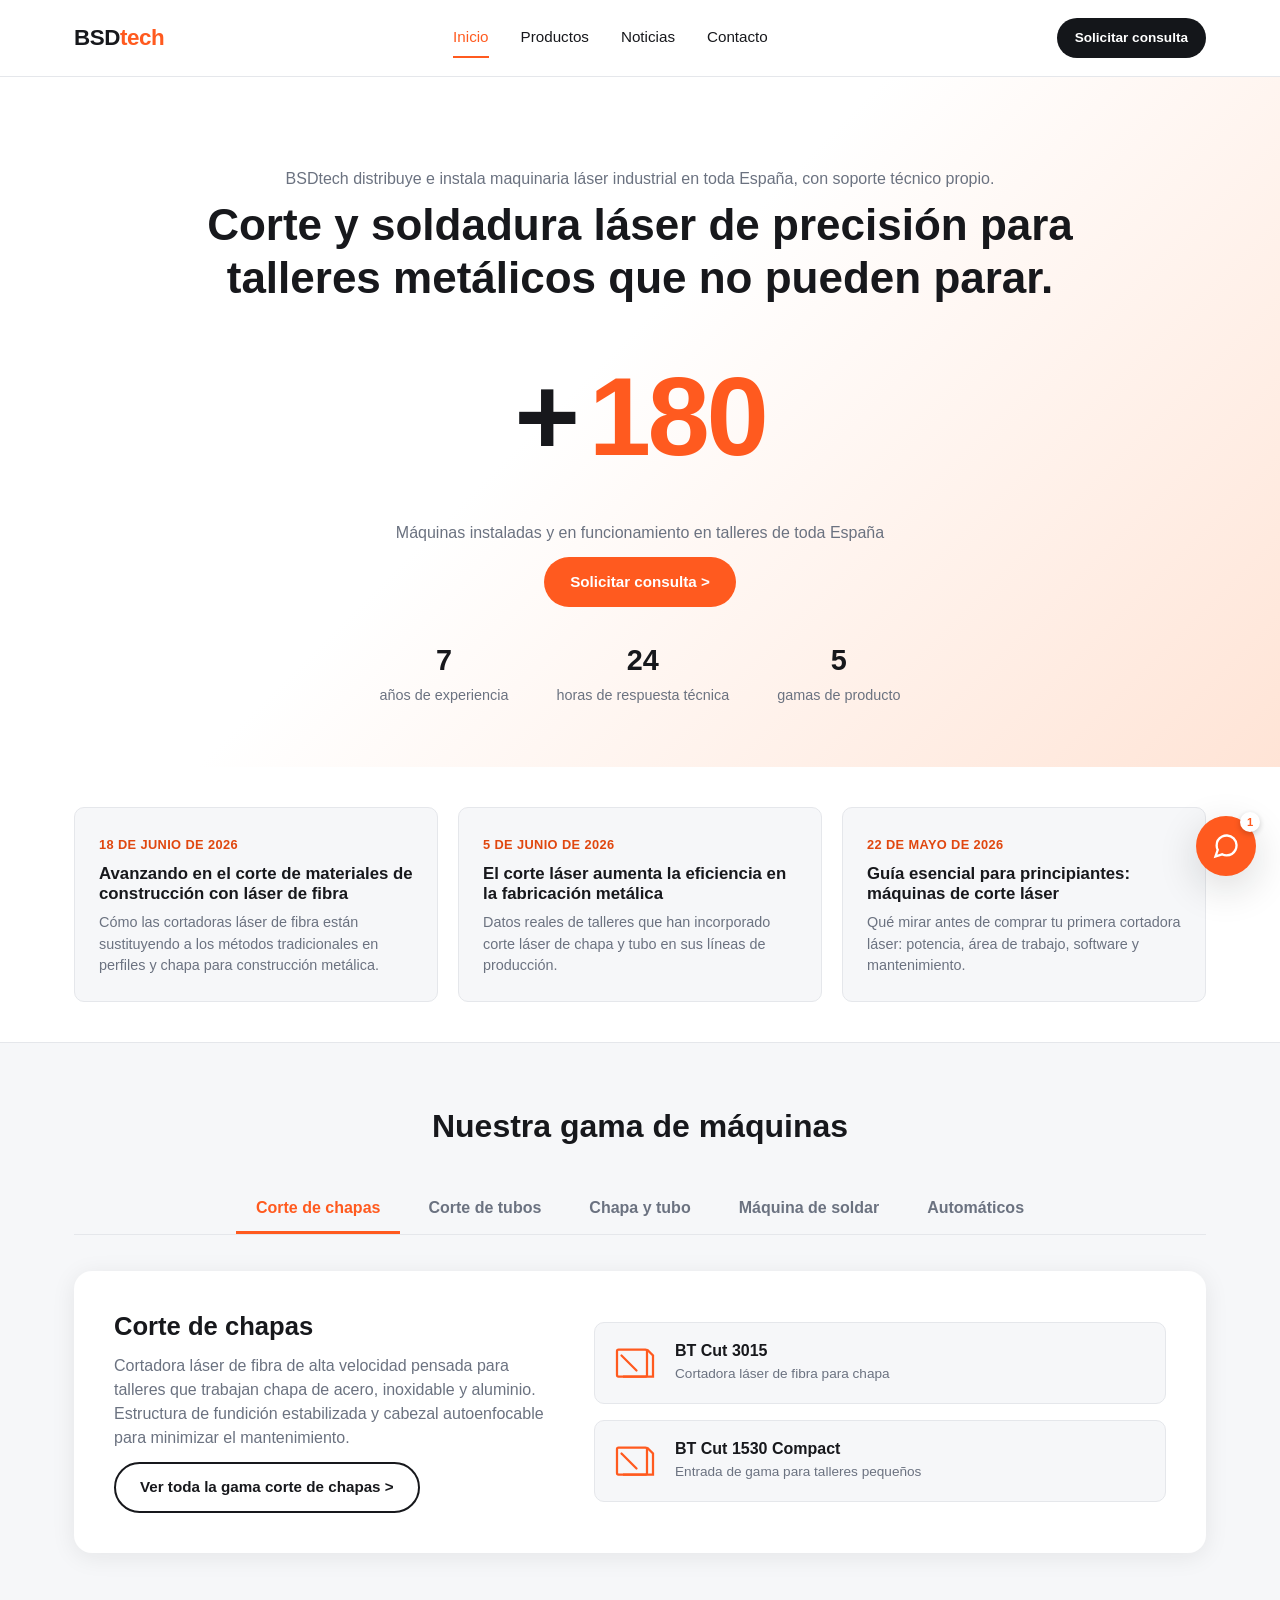
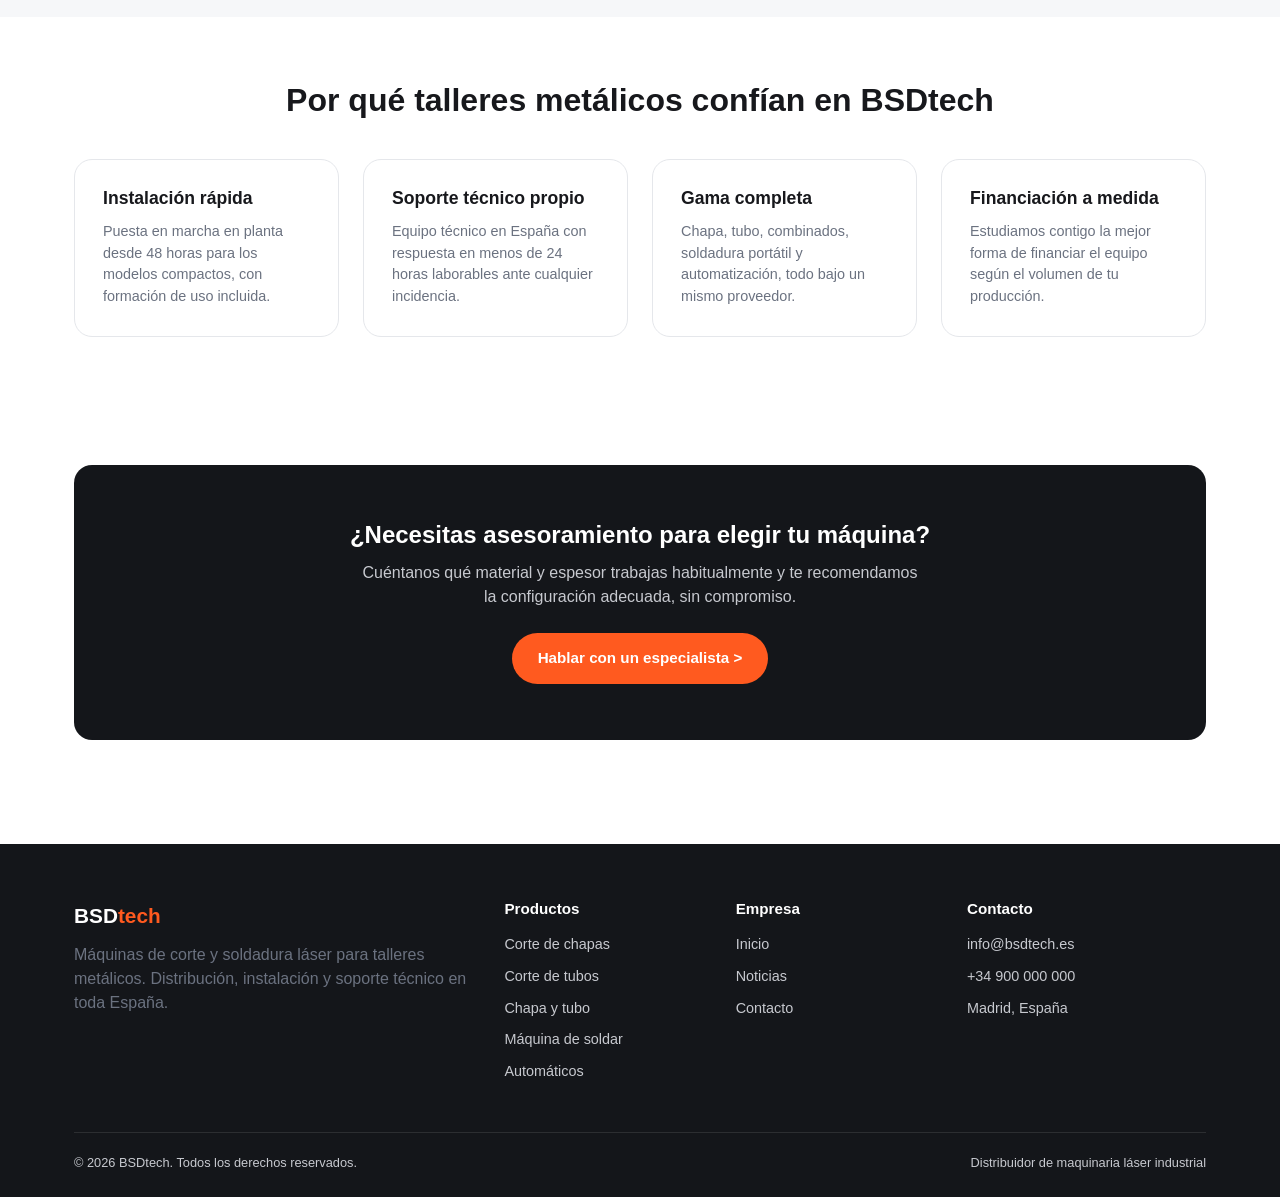
==== index.html @ 68caf0e8 "Add BSDtech website: home, catalog, product detail, news, and contact pages Static HTML/CSS/JS site " ====
<!DOCTYPE html>
<html lang="es">
<head>
  <meta charset="UTF-8" />
  <meta name="viewport" content="width=device-width, initial-scale=1.0" />
  <title>BSDtech — Máquinas de corte y soldadura láser</title>
  <meta name="description" content="BSDtech distribuye e instala máquinas de corte láser de chapa y tubo, soldadura láser y soluciones automatizadas para talleres metálicos en España." />
  <link rel="icon" href="assets/favicon.svg" type="image/svg+xml" />
  <link rel="stylesheet" href="css/style.css" />
</head>
<body>

  <header class="site-header">
    <div class="container">
      <a class="logo" href="index.html">BSD<span>tech</span></a>
      <nav class="nav-menu">
        <a href="index.html" data-page="index.html">Inicio</a>
        <a href="productos.html" data-page="productos.html">Productos</a>
        <a href="noticias.html" data-page="noticias.html">Noticias</a>
        <a href="contacto.html" data-page="contacto.html">Contacto</a>
      </nav>
      <div class="header-actions">
        <a class="btn btn-dark btn-small" href="contacto.html">Solicitar consulta</a>
        <button class="nav-toggle" aria-label="Abrir menú" aria-expanded="false">
          <span></span><span></span><span></span>
        </button>
      </div>
    </div>
  </header>

  <main>
    <section class="hero">
      <div class="container">
        <p class="hero-eyebrow">BSDtech distribuye e instala maquinaria láser industrial en toda España, con soporte técnico propio.</p>
        <h1>Corte y soldadura láser de precisión para talleres metálicos que no pueden parar.</h1>
        <div class="hero-stats" aria-hidden="true">
          <span class="stat-no">+</span><span class="stat-num" data-counter="180">0</span>
        </div>
        <p>Máquinas instaladas y en funcionamiento en talleres de toda España</p>
        <a class="btn btn-primary" href="contacto.html">Solicitar consulta &gt;</a>
        <div class="hero-substats">
          <div><strong data-counter="7">0</strong><span>años de experiencia</span></div>
          <div><strong data-counter="24">0</strong><span>horas de respuesta técnica</span></div>
          <div><strong data-counter="5">0</strong><span>gamas de producto</span></div>
        </div>
      </div>
    </section>

    <section class="news-strip">
      <div class="container">
        <div class="news-grid" id="featured-news"></div>
      </div>
    </section>

    <section class="categories">
      <div class="container">
        <h2 class="section-title">Nuestra gama de máquinas</h2>
        <div class="cat-tabs">
          <button class="cat-tab is-active" data-cat="corte-chapas">Corte de chapas</button>
          <button class="cat-tab" data-cat="corte-tubos">Corte de tubos</button>
          <button class="cat-tab" data-cat="chapa-tubo">Chapa y tubo</button>
          <button class="cat-tab" data-cat="soldadura">Máquina de soldar</button>
          <button class="cat-tab" data-cat="automaticos">Automáticos</button>
        </div>
        <div id="cat-panel"></div>
      </div>
    </section>

    <section>
      <div class="container">
        <h2 class="section-title">Por qué talleres metálicos confían en BSDtech</h2>
        <div class="feature-grid">
          <div class="feature-card">
            <h3>Instalación rápida</h3>
            <p>Puesta en marcha en planta desde 48 horas para los modelos compactos, con formación de uso incluida.</p>
          </div>
          <div class="feature-card">
            <h3>Soporte técnico propio</h3>
            <p>Equipo técnico en España con respuesta en menos de 24 horas laborables ante cualquier incidencia.</p>
          </div>
          <div class="feature-card">
            <h3>Gama completa</h3>
            <p>Chapa, tubo, combinados, soldadura portátil y automatización, todo bajo un mismo proveedor.</p>
          </div>
          <div class="feature-card">
            <h3>Financiación a medida</h3>
            <p>Estudiamos contigo la mejor forma de financiar el equipo según el volumen de tu producción.</p>
          </div>
        </div>
      </div>
    </section>

    <section>
      <div class="container">
        <div class="cta-banner">
          <h2>¿Necesitas asesoramiento para elegir tu máquina?</h2>
          <p>Cuéntanos qué material y espesor trabajas habitualmente y te recomendamos la configuración adecuada, sin compromiso.</p>
          <a class="btn btn-primary" href="contacto.html">Hablar con un especialista &gt;</a>
        </div>
      </div>
    </section>
  </main>

  <footer class="site-footer">
    <div class="container">
      <div class="footer-grid">
        <div>
          <div class="footer-logo">BSD<span>tech</span></div>
          <p>Máquinas de corte y soldadura láser para talleres metálicos. Distribución, instalación y soporte técnico en toda España.</p>
        </div>
        <div>
          <h4>Productos</h4>
          <ul>
            <li><a href="productos.html?cat=corte-chapas">Corte de chapas</a></li>
            <li><a href="productos.html?cat=corte-tubos">Corte de tubos</a></li>
            <li><a href="productos.html?cat=chapa-tubo">Chapa y tubo</a></li>
            <li><a href="productos.html?cat=soldadura">Máquina de soldar</a></li>
            <li><a href="productos.html?cat=automaticos">Automáticos</a></li>
          </ul>
        </div>
        <div>
          <h4>Empresa</h4>
          <ul>
            <li><a href="index.html">Inicio</a></li>
            <li><a href="noticias.html">Noticias</a></li>
            <li><a href="contacto.html">Contacto</a></li>
          </ul>
        </div>
        <div>
          <h4>Contacto</h4>
          <ul>
            <li>info@bsdtech.es</li>
            <li>+34 900 000 000</li>
            <li>Madrid, España</li>
          </ul>
        </div>
      </div>
      <div class="footer-bottom">
        <span>&copy; <span id="footer-year"></span> BSDtech. Todos los derechos reservados.</span>
        <span>Distribuidor de maquinaria láser industrial</span>
      </div>
    </div>
  </footer>

  <div class="chat-widget" id="chat-widget">
    <button class="chat-bubble" aria-expanded="false" aria-label="Abrir chat">
      <svg viewBox="0 0 24 24" fill="none" stroke="currentColor" stroke-width="2"><path d="M21 11.5a8.38 8.38 0 0 1-.9 3.8 8.5 8.5 0 0 1-7.6 4.7 8.38 8.38 0 0 1-3.8-.9L3 21l1.9-5.7a8.38 8.38 0 0 1-.9-3.8 8.5 8.5 0 0 1 4.7-7.6 8.38 8.38 0 0 1 3.8-.9h.5a8.48 8.48 0 0 1 8 8v.5z"/></svg>
      <span class="chat-badge">1</span>
    </button>
    <div class="chat-panel">
      <div class="chat-panel-header">
        <div>
          <strong>BSDtech</strong>
          <span>¡Estamos a su disposición para ayudarle!</span>
        </div>
        <button class="chat-close" aria-label="Cerrar chat">&times;</button>
      </div>
      <div class="chat-messages">
        <div class="chat-msg chat-msg-bot">Hola, bienvenido a BSDtech. ¿En qué podemos ayudarte hoy?</div>
      </div>
      <div class="chat-quick-replies">
        <button class="chat-quick-reply">Precio</button>
        <button class="chat-quick-reply">Corte de tubo</button>
        <button class="chat-quick-reply">Soldadura</button>
      </div>
      <form class="chat-form">
        <input class="chat-input" type="text" placeholder="Escribe tu mensaje..." aria-label="Mensaje" />
        <button type="submit">Enviar</button>
      </form>
    </div>
  </div>

  <script src="js/products.js"></script>
  <script src="js/news.js"></script>
  <script src="js/main.js"></script>
  <script src="js/home.js"></script>
</body>
</html>
---- css/style.css ----
/* =========================================================
   BSDtech — hoja de estilos principal
   ========================================================= */

:root {
  --color-bg: #ffffff;
  --color-surface: #f6f7f9;
  --color-text: #17181c;
  --color-muted: #6b7280;
  --color-border: #e5e7eb;
  --color-primary: #ff5a1f;
  --color-primary-dark: #e0470f;
  --color-dark: #14161a;
  --color-dark-soft: #24262c;
  --radius: 10px;
  --radius-lg: 18px;
  --shadow: 0 4px 24px rgba(20, 22, 26, 0.08);
  --shadow-lg: 0 12px 40px rgba(20, 22, 26, 0.16);
  --max-width: 1180px;
  --font: "Helvetica Neue", Arial, "Segoe UI", sans-serif;
}

* {
  box-sizing: border-box;
}

html {
  scroll-behavior: smooth;
}

body {
  margin: 0;
  font-family: var(--font);
  color: var(--color-text);
  background: var(--color-bg);
  line-height: 1.5;
}

img,
svg {
  max-width: 100%;
  display: block;
}

a {
  color: inherit;
  text-decoration: none;
}

ul {
  list-style: none;
  margin: 0;
  padding: 0;
}

.container {
  max-width: var(--max-width);
  margin: 0 auto;
  padding: 0 24px;
}

section {
  padding: 64px 0;
}

h1, h2, h3, h4 {
  margin: 0 0 12px;
  line-height: 1.2;
}

p {
  margin: 0 0 12px;
  color: var(--color-muted);
}

.section-title {
  font-size: 2rem;
  text-align: center;
  margin-bottom: 40px;
}

.tag {
  display: inline-block;
  background: rgba(255, 90, 31, 0.1);
  color: var(--color-primary-dark);
  font-size: 0.8rem;
  font-weight: 600;
  padding: 4px 12px;
  border-radius: 999px;
  margin-bottom: 12px;
}

/* ---------- Buttons ---------- */

.btn {
  display: inline-flex;
  align-items: center;
  gap: 6px;
  padding: 12px 24px;
  border-radius: 999px;
  font-weight: 600;
  font-size: 0.95rem;
  border: 2px solid transparent;
  cursor: pointer;
  transition: transform 0.15s ease, box-shadow 0.15s ease, background 0.15s ease;
}

.btn:hover {
  transform: translateY(-1px);
}

.btn-primary {
  background: var(--color-primary);
  color: #fff;
}

.btn-primary:hover {
  background: var(--color-primary-dark);
  box-shadow: var(--shadow);
}

.btn-dark {
  background: var(--color-dark);
  color: #fff;
}

.btn-dark:hover {
  background: #000;
}

.btn-outline {
  background: transparent;
  border-color: var(--color-text);
  color: var(--color-text);
}

.btn-outline:hover {
  background: var(--color-text);
  color: #fff;
}

.btn-small {
  padding: 8px 16px;
  font-size: 0.85rem;
}

/* ---------- Header ---------- */

.site-header {
  position: sticky;
  top: 0;
  z-index: 100;
  background: rgba(255, 255, 255, 0.92);
  backdrop-filter: blur(8px);
  border-bottom: 1px solid var(--color-border);
}

.site-header .container {
  display: flex;
  align-items: center;
  justify-content: space-between;
  height: 76px;
}

.logo {
  font-size: 1.4rem;
  font-weight: 800;
  letter-spacing: -0.02em;
}

.logo span {
  color: var(--color-primary);
}

.nav-menu {
  display: flex;
  gap: 32px;
  align-items: center;
}

.nav-menu a {
  font-weight: 500;
  font-size: 0.95rem;
  padding: 8px 0;
  border-bottom: 2px solid transparent;
  transition: border-color 0.15s ease, color 0.15s ease;
}

.nav-menu a:hover,
.nav-menu a.is-active {
  color: var(--color-primary);
  border-color: var(--color-primary);
}

.header-actions {
  display: flex;
  align-items: center;
  gap: 16px;
}

.nav-toggle {
  display: none;
  flex-direction: column;
  gap: 5px;
  background: none;
  border: none;
  cursor: pointer;
  padding: 8px;
}

.nav-toggle span {
  width: 24px;
  height: 2px;
  background: var(--color-text);
  transition: transform 0.2s ease, opacity 0.2s ease;
}

.nav-toggle.is-active span:nth-child(1) {
  transform: translateY(7px) rotate(45deg);
}
.nav-toggle.is-active span:nth-child(2) {
  opacity: 0;
}
.nav-toggle.is-active span:nth-child(3) {
  transform: translateY(-7px) rotate(-45deg);
}

/* ---------- Hero ---------- */

.hero {
  position: relative;
  overflow: hidden;
  background: linear-gradient(135deg, #fff 45%, #ffe4d6 100%);
  padding: 90px 0 60px;
  text-align: center;
}

.hero-eyebrow {
  color: var(--color-muted);
  font-size: 1rem;
  max-width: 720px;
  margin: 0 auto 8px;
}

.hero h1 {
  font-size: clamp(1.8rem, 4vw, 2.75rem);
  max-width: 900px;
  margin: 0 auto 28px;
}

.hero-stats {
  display: flex;
  justify-content: center;
  align-items: baseline;
  gap: 12px;
  font-size: clamp(4rem, 12vw, 7rem);
  font-weight: 800;
  letter-spacing: -0.03em;
  margin: 20px 0;
}

.hero-stats .stat-no {
  color: var(--color-text);
}

.hero-stats .stat-num {
  color: var(--color-primary);
}

.hero-substats {
  display: flex;
  justify-content: center;
  gap: 48px;
  flex-wrap: wrap;
  margin-top: 32px;
}

.hero-substats div {
  text-align: center;
}

.hero-substats strong {
  display: block;
  font-size: 1.8rem;
  color: var(--color-text);
}

.hero-substats span {
  color: var(--color-muted);
  font-size: 0.9rem;
}

/* ---------- News strip (home) ---------- */

.news-strip {
  padding: 40px 0;
  border-bottom: 1px solid var(--color-border);
}

.news-grid,
.news-strip-grid {
  display: grid;
  grid-template-columns: repeat(auto-fit, minmax(280px, 1fr));
  gap: 20px;
}

.news-card {
  display: block;
  background: var(--color-surface);
  border-radius: var(--radius);
  padding: 24px;
  border: 1px solid var(--color-border);
  transition: box-shadow 0.15s ease, transform 0.15s ease;
}

.news-card:hover {
  box-shadow: var(--shadow);
  transform: translateY(-2px);
}

.news-card h3 {
  font-size: 1.05rem;
  margin: 8px 0;
}

.news-date {
  font-size: 0.8rem;
  color: var(--color-primary-dark);
  font-weight: 600;
  text-transform: uppercase;
  letter-spacing: 0.03em;
}

.news-card p {
  font-size: 0.9rem;
  margin: 0;
}

/* ---------- Category tabs (home) ---------- */

.categories {
  background: var(--color-surface);
}

.cat-tabs {
  display: flex;
  justify-content: center;
  gap: 8px;
  flex-wrap: wrap;
  border-bottom: 1px solid var(--color-border);
  margin-bottom: 36px;
}

.cat-tab {
  background: none;
  border: none;
  padding: 14px 20px;
  font-size: 1rem;
  font-weight: 600;
  color: var(--color-muted);
  cursor: pointer;
  border-bottom: 3px solid transparent;
  transition: color 0.15s ease, border-color 0.15s ease;
}

.cat-tab:hover {
  color: var(--color-text);
}

.cat-tab.is-active {
  color: var(--color-primary);
  border-color: var(--color-primary);
}

.cat-panel-inner {
  display: grid;
  grid-template-columns: 1fr 1.3fr;
  gap: 40px;
  align-items: center;
  background: #fff;
  border-radius: var(--radius-lg);
  padding: 40px;
  box-shadow: var(--shadow);
}

.cat-panel-info h3 {
  font-size: 1.6rem;
}

.cat-panel-products {
  display: grid;
  gap: 16px;
}

.product-mini-card {
  display: flex;
  align-items: center;
  gap: 16px;
  background: var(--color-surface);
  border-radius: var(--radius);
  padding: 16px;
  border: 1px solid var(--color-border);
  transition: box-shadow 0.15s ease, transform 0.15s ease;
}

.product-mini-card:hover {
  box-shadow: var(--shadow);
  transform: translateY(-2px);
}

.product-mini-icon {
  color: var(--color-primary);
  width: 48px;
  height: 48px;
  flex: none;
}

.product-mini-card h4 {
  margin: 0 0 4px;
  font-size: 1rem;
}

.product-mini-card p {
  margin: 0;
  font-size: 0.85rem;
}

/* ---------- Feature grid (about/why-us) ---------- */

.feature-grid {
  display: grid;
  grid-template-columns: repeat(auto-fit, minmax(240px, 1fr));
  gap: 24px;
}

.feature-card {
  padding: 28px;
  border: 1px solid var(--color-border);
  border-radius: var(--radius-lg);
  background: #fff;
}

.feature-card h3 {
  font-size: 1.1rem;
}

.feature-card p {
  font-size: 0.9rem;
  margin: 0;
}

/* ---------- CTA banner ---------- */

.cta-banner {
  background: var(--color-dark);
  color: #fff;
  text-align: center;
  border-radius: var(--radius-lg);
  padding: 56px 32px;
}

.cta-banner h2 {
  color: #fff;
}

.cta-banner p {
  color: #c7c9cf;
  max-width: 560px;
  margin: 0 auto 24px;
}

/* ---------- Footer ---------- */

.site-footer {
  background: var(--color-dark);
  color: #c7c9cf;
  padding: 56px 0 24px;
  margin-top: 40px;
}

.footer-grid {
  display: grid;
  grid-template-columns: 2fr 1fr 1fr 1.2fr;
  gap: 32px;
  margin-bottom: 40px;
}

.footer-grid h4 {
  color: #fff;
  font-size: 0.95rem;
  margin-bottom: 16px;
}

.footer-grid ul li {
  margin-bottom: 10px;
  font-size: 0.9rem;
}

.footer-grid a:hover {
  color: var(--color-primary);
}

.footer-logo {
  font-size: 1.3rem;
  font-weight: 800;
  color: #fff;
  margin-bottom: 12px;
}

.footer-logo span {
  color: var(--color-primary);
}

.footer-bottom {
  border-top: 1px solid rgba(255, 255, 255, 0.1);
  padding-top: 20px;
  display: flex;
  justify-content: space-between;
  flex-wrap: wrap;
  gap: 8px;
  font-size: 0.8rem;
}

/* ---------- Catalog page ---------- */

.page-header {
  padding: 48px 0 24px;
  text-align: center;
  background: var(--color-surface);
}

.filter-chips {
  display: flex;
  gap: 10px;
  flex-wrap: wrap;
  justify-content: center;
  margin: 24px 0 8px;
}

.filter-chip {
  border: 1px solid var(--color-border);
  background: #fff;
  padding: 10px 18px;
  border-radius: 999px;
  font-size: 0.9rem;
  font-weight: 600;
  cursor: pointer;
  color: var(--color-muted);
  transition: all 0.15s ease;
}

.filter-chip:hover {
  border-color: var(--color-primary);
  color: var(--color-primary);
}

.filter-chip.is-active {
  background: var(--color-primary);
  border-color: var(--color-primary);
  color: #fff;
}

.product-grid {
  display: grid;
  grid-template-columns: repeat(auto-fit, minmax(260px, 1fr));
  gap: 24px;
}

.product-card {
  border: 1px solid var(--color-border);
  border-radius: var(--radius-lg);
  padding: 28px;
  display: flex;
  flex-direction: column;
  gap: 8px;
  transition: box-shadow 0.15s ease, transform 0.15s ease;
}

.product-card:hover {
  box-shadow: var(--shadow-lg);
  transform: translateY(-3px);
}

.product-card-icon {
  color: var(--color-primary);
  width: 56px;
  height: 56px;
  margin-bottom: 8px;
}

.product-card-tagline {
  font-size: 0.9rem;
  margin-bottom: 8px;
}

.product-card-specs {
  font-size: 0.85rem;
  margin-bottom: 16px;
}

.product-card-specs li {
  margin-bottom: 4px;
}

.product-card .btn {
  align-self: flex-start;
  margin-top: auto;
}

/* ---------- Product detail page ---------- */

.breadcrumb {
  font-size: 0.85rem;
  color: var(--color-muted);
  margin-bottom: 24px;
}

.breadcrumb a:hover {
  color: var(--color-primary);
}

.product-detail-layout {
  display: grid;
  grid-template-columns: 1fr 1.2fr;
  gap: 48px;
  align-items: start;
}

.product-detail-visual {
  background: var(--color-surface);
  border-radius: var(--radius-lg);
  padding: 60px;
  display: flex;
  align-items: center;
  justify-content: center;
}

.product-detail-icon {
  width: 100%;
  max-width: 220px;
  color: var(--color-primary);
}

.product-detail-tagline {
  font-size: 1.1rem;
  color: var(--color-text);
  font-weight: 500;
}

.spec-list {
  margin: 20px 0;
  border-top: 1px solid var(--color-border);
}

.spec-list li {
  display: flex;
  justify-content: space-between;
  padding: 12px 0;
  border-bottom: 1px solid var(--color-border);
  font-size: 0.95rem;
}

.product-detail-actions {
  display: flex;
  gap: 12px;
  flex-wrap: wrap;
  margin-top: 24px;
}

.product-features {
  margin-top: 56px;
  padding-top: 40px;
  border-top: 1px solid var(--color-border);
}

.product-features ul {
  display: grid;
  grid-template-columns: repeat(auto-fit, minmax(240px, 1fr));
  gap: 12px;
}

.product-features li {
  background: var(--color-surface);
  border-radius: var(--radius);
  padding: 16px 20px;
  font-size: 0.95rem;
  color: var(--color-text);
}

.product-features li::before {
  content: "\2713  ";
  color: var(--color-primary);
  font-weight: 700;
}

.empty-state {
  text-align: center;
  padding: 80px 0;
}

/* ---------- News detail ---------- */

.news-article h1 {
  font-size: 2rem;
  margin-top: 8px;
}

.news-body p {
  color: var(--color-text);
  font-size: 1.05rem;
  line-height: 1.7;
}

/* ---------- Contact page ---------- */

.contact-layout {
  display: grid;
  grid-template-columns: 1fr 1fr;
  gap: 48px;
}

.contact-form {
  display: grid;
  gap: 16px;
}

.form-field {
  display: grid;
  gap: 6px;
}

.form-field label {
  font-size: 0.9rem;
  font-weight: 600;
}

.form-field input,
.form-field select,
.form-field textarea {
  border: 1px solid var(--color-border);
  border-radius: var(--radius);
  padding: 12px 14px;
  font-family: inherit;
  font-size: 0.95rem;
}

.form-field input:focus,
.form-field select:focus,
.form-field textarea:focus {
  outline: 2px solid var(--color-primary);
  outline-offset: 1px;
}

.contact-info ul {
  display: grid;
  gap: 20px;
  margin-top: 24px;
}

.contact-info li strong {
  display: block;
  color: var(--color-text);
  margin-bottom: 2px;
}

.contact-confirmation {
  background: var(--color-surface);
  border: 1px solid var(--color-border);
  border-radius: var(--radius);
  padding: 24px;
  font-weight: 600;
}

/* ---------- Chat widget ---------- */

.chat-widget {
  position: fixed;
  bottom: 24px;
  right: 24px;
  z-index: 200;
  font-family: var(--font);
}

.chat-bubble {
  position: relative;
  width: 60px;
  height: 60px;
  border-radius: 50%;
  background: var(--color-primary);
  color: #fff;
  border: none;
  cursor: pointer;
  box-shadow: var(--shadow-lg);
  display: flex;
  align-items: center;
  justify-content: center;
}

.chat-bubble svg {
  width: 28px;
  height: 28px;
}

.chat-badge {
  position: absolute;
  top: -4px;
  right: -4px;
  background: #fff;
  color: var(--color-primary);
  border-radius: 50%;
  width: 20px;
  height: 20px;
  font-size: 0.7rem;
  font-weight: 700;
  display: flex;
  align-items: center;
  justify-content: center;
  box-shadow: 0 2px 6px rgba(0, 0, 0, 0.2);
}

.chat-panel {
  position: absolute;
  bottom: 76px;
  right: 0;
  width: 320px;
  max-height: 460px;
  background: #fff;
  border-radius: var(--radius-lg);
  box-shadow: var(--shadow-lg);
  display: flex;
  flex-direction: column;
  overflow: hidden;
  opacity: 0;
  transform: translateY(12px) scale(0.98);
  pointer-events: none;
  transition: opacity 0.15s ease, transform 0.15s ease;
}

.chat-panel.is-open {
  opacity: 1;
  transform: translateY(0) scale(1);
  pointer-events: auto;
}

.chat-panel-header {
  background: var(--color-primary);
  color: #fff;
  padding: 18px 20px;
  display: flex;
  justify-content: space-between;
  align-items: center;
}

.chat-panel-header strong {
  display: block;
  font-size: 1rem;
}

.chat-panel-header span {
  font-size: 0.8rem;
  opacity: 0.9;
}

.chat-close {
  background: none;
  border: none;
  color: #fff;
  font-size: 1.3rem;
  cursor: pointer;
  line-height: 1;
}

.chat-messages {
  flex: 1;
  padding: 16px;
  overflow-y: auto;
  display: flex;
  flex-direction: column;
  gap: 10px;
  background: var(--color-surface);
  min-height: 160px;
  max-height: 240px;
}

.chat-msg {
  max-width: 85%;
  padding: 10px 14px;
  border-radius: 14px;
  font-size: 0.88rem;
}

.chat-msg-bot {
  background: #fff;
  border: 1px solid var(--color-border);
  align-self: flex-start;
  border-bottom-left-radius: 2px;
}

.chat-msg-user {
  background: var(--color-primary);
  color: #fff;
  align-self: flex-end;
  border-bottom-right-radius: 2px;
}

.chat-quick-replies {
  display: flex;
  gap: 8px;
  flex-wrap: wrap;
  padding: 10px 16px;
  border-top: 1px solid var(--color-border);
}

.chat-quick-reply {
  border: 1px solid var(--color-border);
  background: #fff;
  border-radius: 999px;
  padding: 6px 12px;
  font-size: 0.78rem;
  cursor: pointer;
}

.chat-quick-reply:hover {
  border-color: var(--color-primary);
  color: var(--color-primary);
}

.chat-form {
  display: flex;
  border-top: 1px solid var(--color-border);
}

.chat-input {
  flex: 1;
  border: none;
  padding: 14px 16px;
  font-size: 0.9rem;
  font-family: inherit;
}

.chat-input:focus {
  outline: none;
}

.chat-form button {
  border: none;
  background: var(--color-primary);
  color: #fff;
  padding: 0 20px;
  cursor: pointer;
  font-weight: 700;
}

/* ---------- Responsive ---------- */

@media (max-width: 900px) {
  .cat-panel-inner {
    grid-template-columns: 1fr;
  }

  .product-detail-layout,
  .contact-layout {
    grid-template-columns: 1fr;
  }

  .footer-grid {
    grid-template-columns: repeat(2, 1fr);
  }
}

@media (max-width: 720px) {
  .nav-toggle {
    display: flex;
  }

  .nav-menu {
    position: absolute;
    top: 76px;
    left: 0;
    right: 0;
    background: #fff;
    border-bottom: 1px solid var(--color-border);
    flex-direction: column;
    align-items: flex-start;
    gap: 0;
    padding: 8px 24px 16px;
    display: none;
  }

  .nav-menu.is-open {
    display: flex;
  }

  .nav-menu a {
    width: 100%;
    padding: 12px 0;
  }

  .hero {
    padding: 56px 0 40px;
  }

  .chat-panel {
    width: calc(100vw - 32px);
    right: -8px;
  }

  .footer-grid {
    grid-template-columns: 1fr;
  }
}
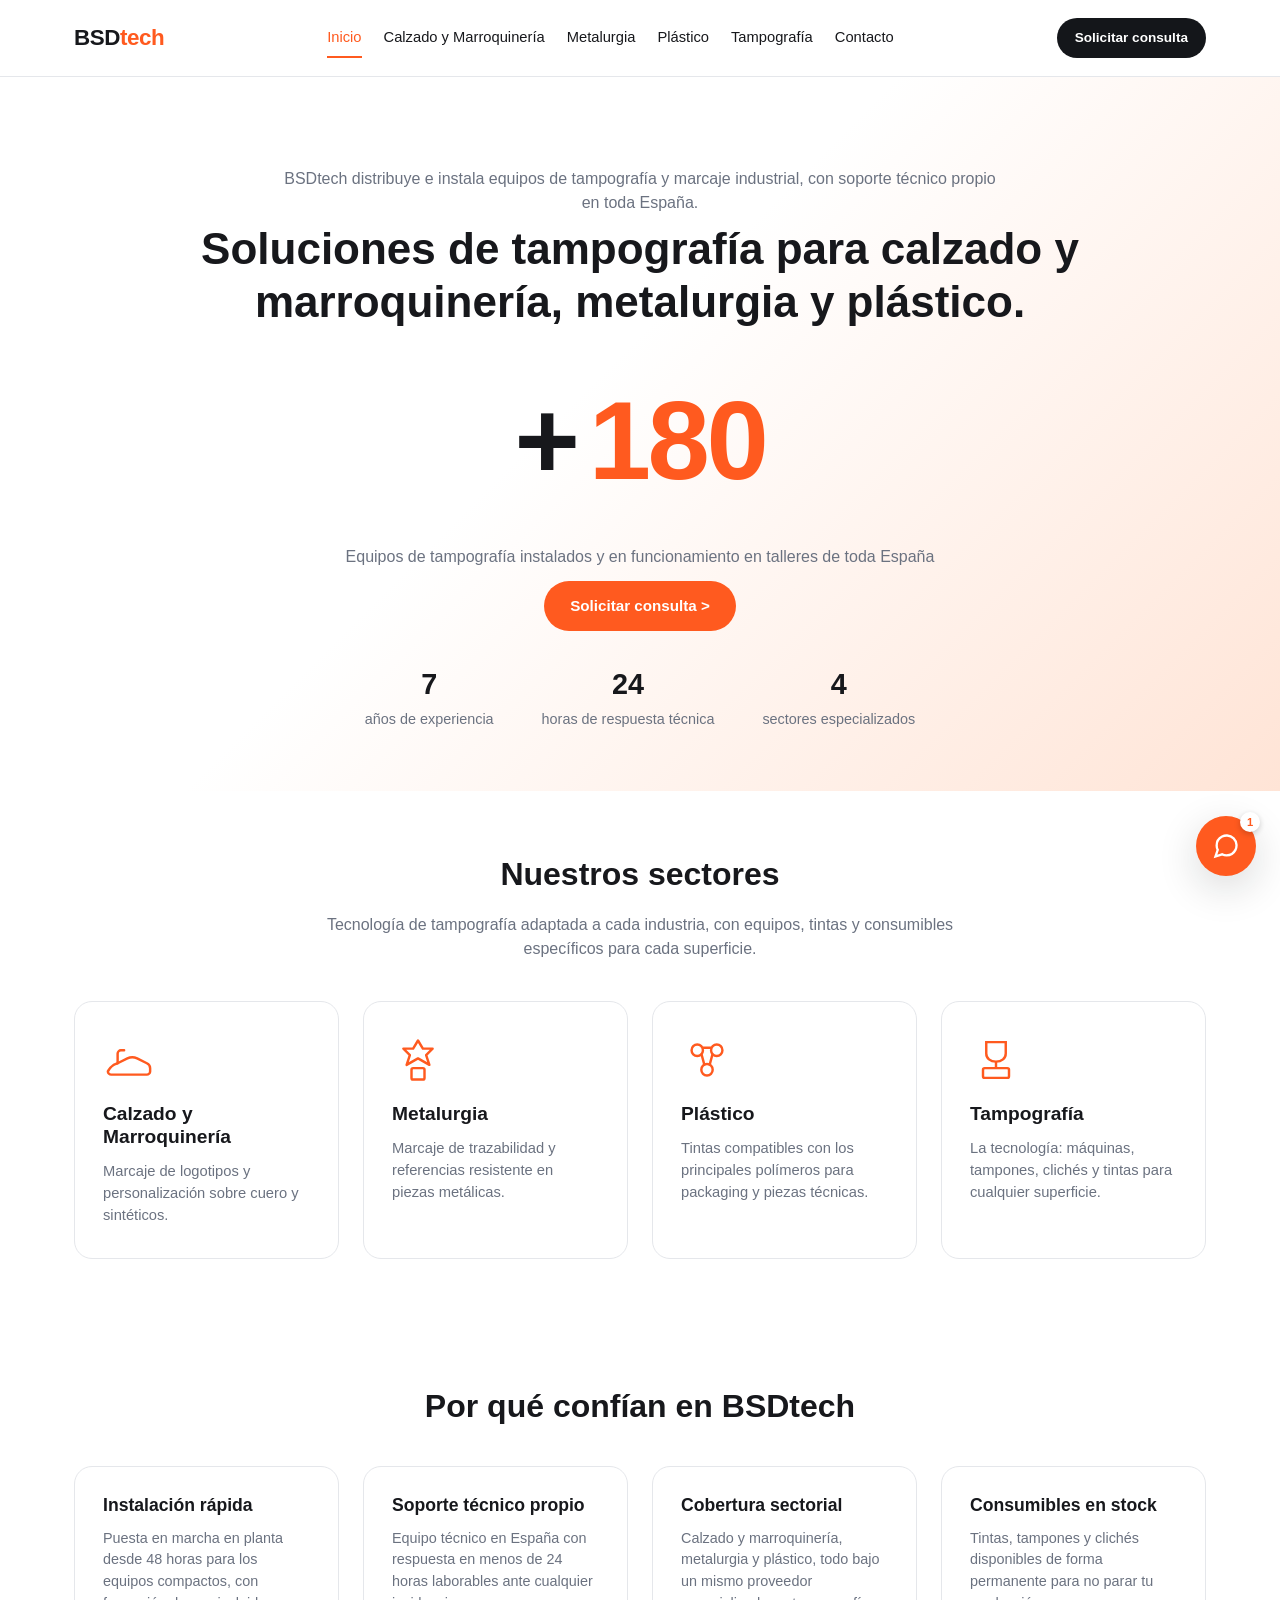
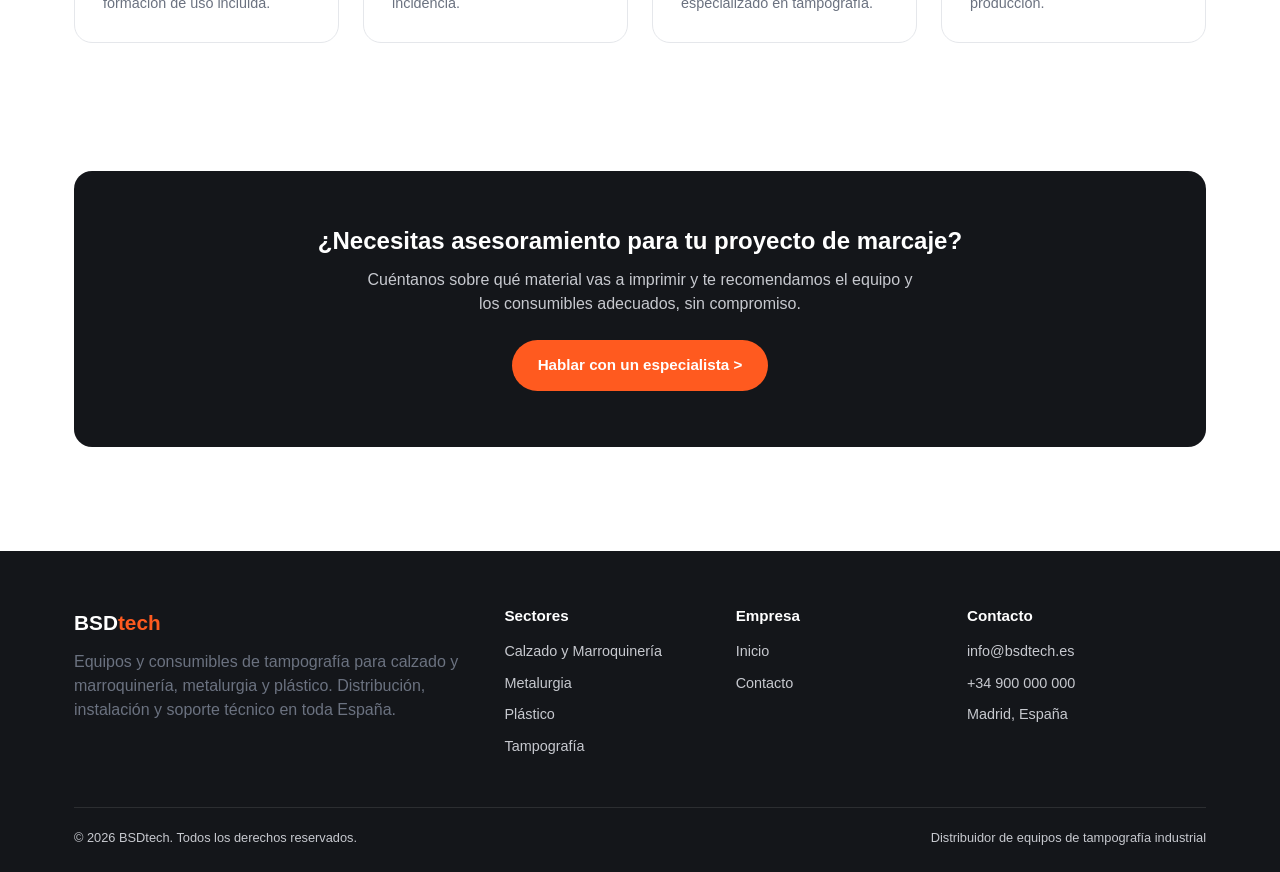
==== commit 98917271: "Restructure site around 4 industrial sectors: calzado-marroquineria, metalurgia, plastico, tampograf" ====
--- a/index.html
+++ b/index.html
@@ -3,8 +3,8 @@
 <head>
   <meta charset="UTF-8" />
   <meta name="viewport" content="width=device-width, initial-scale=1.0" />
-  <title>BSDtech — Máquinas de corte y soldadura láser</title>
-  <meta name="description" content="BSDtech distribuye e instala máquinas de corte láser de chapa y tubo, soldadura láser y soluciones automatizadas para talleres metálicos en España." />
+  <title>BSDtech — Tampografía y marcaje industrial</title>
+  <meta name="description" content="BSDtech distribuye e instala equipos de tampografía y marcaje industrial para calzado y marroquinería, metalurgia y plástico, con soporte técnico propio en España." />
   <link rel="icon" href="assets/favicon.svg" type="image/svg+xml" />
   <link rel="stylesheet" href="css/style.css" />
 </head>
@@ -15,8 +15,10 @@
       <a class="logo" href="index.html">BSD<span>tech</span></a>
       <nav class="nav-menu">
         <a href="index.html" data-page="index.html">Inicio</a>
-        <a href="productos.html" data-page="productos.html">Productos</a>
-        <a href="noticias.html" data-page="noticias.html">Noticias</a>
+        <a href="calzado-marroquineria.html" data-page="calzado-marroquineria.html">Calzado y Marroquinería</a>
+        <a href="metalurgia.html" data-page="metalurgia.html">Metalurgia</a>
+        <a href="plastico.html" data-page="plastico.html">Plástico</a>
+        <a href="tampografia.html" data-page="tampografia.html">Tampografía</a>
         <a href="contacto.html" data-page="contacto.html">Contacto</a>
       </nav>
       <div class="header-actions">
@@ -31,60 +33,84 @@
   <main>
     <section class="hero">
       <div class="container">
-        <p class="hero-eyebrow">BSDtech distribuye e instala maquinaria láser industrial en toda España, con soporte técnico propio.</p>
-        <h1>Corte y soldadura láser de precisión para talleres metálicos que no pueden parar.</h1>
+        <p class="hero-eyebrow">BSDtech distribuye e instala equipos de tampografía y marcaje industrial, con soporte técnico propio en toda España.</p>
+        <h1>Soluciones de tampografía para calzado y marroquinería, metalurgia y plástico.</h1>
         <div class="hero-stats" aria-hidden="true">
           <span class="stat-no">+</span><span class="stat-num" data-counter="180">0</span>
         </div>
-        <p>Máquinas instaladas y en funcionamiento en talleres de toda España</p>
+        <p>Equipos de tampografía instalados y en funcionamiento en talleres de toda España</p>
         <a class="btn btn-primary" href="contacto.html">Solicitar consulta &gt;</a>
         <div class="hero-substats">
           <div><strong data-counter="7">0</strong><span>años de experiencia</span></div>
           <div><strong data-counter="24">0</strong><span>horas de respuesta técnica</span></div>
-          <div><strong data-counter="5">0</strong><span>gamas de producto</span></div>
+          <div><strong data-counter="4">0</strong><span>sectores especializados</span></div>
         </div>
-      </div>
-    </section>
-
-    <section class="news-strip">
-      <div class="container">
-        <div class="news-grid" id="featured-news"></div>
-      </div>
-    </section>
-
-    <section class="categories">
-      <div class="container">
-        <h2 class="section-title">Nuestra gama de máquinas</h2>
-        <div class="cat-tabs">
-          <button class="cat-tab is-active" data-cat="corte-chapas">Corte de chapas</button>
-          <button class="cat-tab" data-cat="corte-tubos">Corte de tubos</button>
-          <button class="cat-tab" data-cat="chapa-tubo">Chapa y tubo</button>
-          <button class="cat-tab" data-cat="soldadura">Máquina de soldar</button>
-          <button class="cat-tab" data-cat="automaticos">Automáticos</button>
-        </div>
-        <div id="cat-panel"></div>
       </div>
     </section>
 
     <section>
       <div class="container">
-        <h2 class="section-title">Por qué talleres metálicos confían en BSDtech</h2>
+        <h2 class="section-title">Nuestros sectores</h2>
+        <p class="section-lead">Tecnología de tampografía adaptada a cada industria, con equipos, tintas y consumibles específicos para cada superficie.</p>
+        <div class="sector-grid">
+          <a class="sector-card" href="calzado-marroquineria.html">
+            <svg class="sector-card-icon" viewBox="0 0 64 64" fill="none" xmlns="http://www.w3.org/2000/svg">
+              <path d="M6 46 C6 46 10 38 18 36 L30 30 C34 28 38 28 42 30 L54 36 C56 37 58 39 58 42 V46 C58 48 56 50 54 50 H10 C8 50 6 48 6 46 Z" stroke="currentColor" stroke-width="3" stroke-linejoin="round"/>
+              <path d="M18 36 V24 C18 22 20 20 22 20 H26" stroke="currentColor" stroke-width="3" stroke-linecap="round"/>
+            </svg>
+            <h3>Calzado y Marroquinería</h3>
+            <p>Marcaje de logotipos y personalización sobre cuero y sintéticos.</p>
+          </a>
+          <a class="sector-card" href="metalurgia.html">
+            <svg class="sector-card-icon" viewBox="0 0 64 64" fill="none" xmlns="http://www.w3.org/2000/svg">
+              <path d="M32 8 L38 18 H50 L42 26 L46 38 L32 30 L18 38 L22 26 L14 18 H26 Z" stroke="currentColor" stroke-width="3" stroke-linejoin="round"/>
+              <rect x="24" y="42" width="16" height="14" rx="2" stroke="currentColor" stroke-width="3"/>
+            </svg>
+            <h3>Metalurgia</h3>
+            <p>Marcaje de trazabilidad y referencias resistente en piezas metálicas.</p>
+          </a>
+          <a class="sector-card" href="plastico.html">
+            <svg class="sector-card-icon" viewBox="0 0 64 64" fill="none" xmlns="http://www.w3.org/2000/svg">
+              <circle cx="20" cy="20" r="7" stroke="currentColor" stroke-width="3"/>
+              <circle cx="44" cy="20" r="7" stroke="currentColor" stroke-width="3"/>
+              <circle cx="32" cy="44" r="7" stroke="currentColor" stroke-width="3"/>
+              <path d="M25 24 L29 39 M39 24 L35 39 M27 17 L37 17" stroke="currentColor" stroke-width="3"/>
+            </svg>
+            <h3>Plástico</h3>
+            <p>Tintas compatibles con los principales polímeros para packaging y piezas técnicas.</p>
+          </a>
+          <a class="sector-card" href="tampografia.html">
+            <svg class="sector-card-icon" viewBox="0 0 64 64" fill="none" xmlns="http://www.w3.org/2000/svg">
+              <path d="M20 10 H44 V24 C44 30 39 34 32 34 C25 34 20 30 20 24 Z" stroke="currentColor" stroke-width="3"/>
+              <rect x="16" y="42" width="32" height="12" rx="2" stroke="currentColor" stroke-width="3"/>
+              <path d="M32 34 V42" stroke="currentColor" stroke-width="3"/>
+            </svg>
+            <h3>Tampografía</h3>
+            <p>La tecnología: máquinas, tampones, clichés y tintas para cualquier superficie.</p>
+          </a>
+        </div>
+      </div>
+    </section>
+
+    <section>
+      <div class="container">
+        <h2 class="section-title">Por qué confían en BSDtech</h2>
         <div class="feature-grid">
           <div class="feature-card">
             <h3>Instalación rápida</h3>
-            <p>Puesta en marcha en planta desde 48 horas para los modelos compactos, con formación de uso incluida.</p>
+            <p>Puesta en marcha en planta desde 48 horas para los equipos compactos, con formación de uso incluida.</p>
           </div>
           <div class="feature-card">
             <h3>Soporte técnico propio</h3>
             <p>Equipo técnico en España con respuesta en menos de 24 horas laborables ante cualquier incidencia.</p>
           </div>
           <div class="feature-card">
-            <h3>Gama completa</h3>
-            <p>Chapa, tubo, combinados, soldadura portátil y automatización, todo bajo un mismo proveedor.</p>
+            <h3>Cobertura sectorial</h3>
+            <p>Calzado y marroquinería, metalurgia y plástico, todo bajo un mismo proveedor especializado en tampografía.</p>
           </div>
           <div class="feature-card">
-            <h3>Financiación a medida</h3>
-            <p>Estudiamos contigo la mejor forma de financiar el equipo según el volumen de tu producción.</p>
+            <h3>Consumibles en stock</h3>
+            <p>Tintas, tampones y clichés disponibles de forma permanente para no parar tu producción.</p>
           </div>
         </div>
       </div>
@@ -93,8 +119,8 @@
     <section>
       <div class="container">
         <div class="cta-banner">
-          <h2>¿Necesitas asesoramiento para elegir tu máquina?</h2>
-          <p>Cuéntanos qué material y espesor trabajas habitualmente y te recomendamos la configuración adecuada, sin compromiso.</p>
+          <h2>¿Necesitas asesoramiento para tu proyecto de marcaje?</h2>
+          <p>Cuéntanos sobre qué material vas a imprimir y te recomendamos el equipo y los consumibles adecuados, sin compromiso.</p>
           <a class="btn btn-primary" href="contacto.html">Hablar con un especialista &gt;</a>
         </div>
       </div>
@@ -106,23 +132,21 @@
       <div class="footer-grid">
         <div>
           <div class="footer-logo">BSD<span>tech</span></div>
-          <p>Máquinas de corte y soldadura láser para talleres metálicos. Distribución, instalación y soporte técnico en toda España.</p>
+          <p>Equipos y consumibles de tampografía para calzado y marroquinería, metalurgia y plástico. Distribución, instalación y soporte técnico en toda España.</p>
         </div>
         <div>
-          <h4>Productos</h4>
+          <h4>Sectores</h4>
           <ul>
-            <li><a href="productos.html?cat=corte-chapas">Corte de chapas</a></li>
-            <li><a href="productos.html?cat=corte-tubos">Corte de tubos</a></li>
-            <li><a href="productos.html?cat=chapa-tubo">Chapa y tubo</a></li>
-            <li><a href="productos.html?cat=soldadura">Máquina de soldar</a></li>
-            <li><a href="productos.html?cat=automaticos">Automáticos</a></li>
+            <li><a href="calzado-marroquineria.html">Calzado y Marroquinería</a></li>
+            <li><a href="metalurgia.html">Metalurgia</a></li>
+            <li><a href="plastico.html">Plástico</a></li>
+            <li><a href="tampografia.html">Tampografía</a></li>
           </ul>
         </div>
         <div>
           <h4>Empresa</h4>
           <ul>
             <li><a href="index.html">Inicio</a></li>
-            <li><a href="noticias.html">Noticias</a></li>
             <li><a href="contacto.html">Contacto</a></li>
           </ul>
         </div>
@@ -137,7 +161,7 @@
       </div>
       <div class="footer-bottom">
         <span>&copy; <span id="footer-year"></span> BSDtech. Todos los derechos reservados.</span>
-        <span>Distribuidor de maquinaria láser industrial</span>
+        <span>Distribuidor de equipos de tampografía industrial</span>
       </div>
     </div>
   </footer>
@@ -160,8 +184,8 @@
       </div>
       <div class="chat-quick-replies">
         <button class="chat-quick-reply">Precio</button>
-        <button class="chat-quick-reply">Corte de tubo</button>
-        <button class="chat-quick-reply">Soldadura</button>
+        <button class="chat-quick-reply">Calzado</button>
+        <button class="chat-quick-reply">Metalurgia</button>
       </div>
       <form class="chat-form">
         <input class="chat-input" type="text" placeholder="Escribe tu mensaje..." aria-label="Mensaje" />
@@ -170,9 +194,6 @@
     </div>
   </div>
 
-  <script src="js/products.js"></script>
-  <script src="js/news.js"></script>
   <script src="js/main.js"></script>
-  <script src="js/home.js"></script>
 </body>
 </html>
--- a/css/style.css
+++ b/css/style.css
@@ -79,6 +79,12 @@
   margin-bottom: 40px;
 }
 
+.section-lead {
+  text-align: center;
+  max-width: 640px;
+  margin: -20px auto 40px;
+}
+
 .tag {
   display: inline-block;
   background: rgba(255, 90, 31, 0.1);
@@ -160,12 +166,14 @@
   align-items: center;
   justify-content: space-between;
   height: 76px;
+  gap: 16px;
 }
 
 .logo {
   font-size: 1.4rem;
   font-weight: 800;
   letter-spacing: -0.02em;
+  flex: none;
 }
 
 .logo span {
@@ -174,15 +182,17 @@
 
 .nav-menu {
   display: flex;
-  gap: 32px;
+  gap: 22px;
   align-items: center;
+  flex-wrap: nowrap;
 }
 
 .nav-menu a {
   font-weight: 500;
-  font-size: 0.95rem;
+  font-size: 0.92rem;
   padding: 8px 0;
   border-bottom: 2px solid transparent;
+  white-space: nowrap;
   transition: border-color 0.15s ease, color 0.15s ease;
 }
 
@@ -196,6 +206,7 @@
   display: flex;
   align-items: center;
   gap: 16px;
+  flex: none;
 }
 
 .nav-toggle {
@@ -225,7 +236,7 @@
   transform: translateY(-7px) rotate(-45deg);
 }
 
-/* ---------- Hero ---------- */
+/* ---------- Hero (home) ---------- */
 
 .hero {
   position: relative;
@@ -290,142 +301,45 @@
   font-size: 0.9rem;
 }
 
-/* ---------- News strip (home) ---------- */
-
-.news-strip {
-  padding: 40px 0;
-  border-bottom: 1px solid var(--color-border);
-}
-
-.news-grid,
-.news-strip-grid {
+/* ---------- Sector cards (home) ---------- */
+
+.sector-grid {
   display: grid;
-  grid-template-columns: repeat(auto-fit, minmax(280px, 1fr));
-  gap: 20px;
-}
-
-.news-card {
+  grid-template-columns: repeat(auto-fit, minmax(240px, 1fr));
+  gap: 24px;
+}
+
+.sector-card {
   display: block;
-  background: var(--color-surface);
-  border-radius: var(--radius);
-  padding: 24px;
+  background: #fff;
   border: 1px solid var(--color-border);
+  border-radius: var(--radius-lg);
+  padding: 32px 28px;
   transition: box-shadow 0.15s ease, transform 0.15s ease;
 }
 
-.news-card:hover {
-  box-shadow: var(--shadow);
-  transform: translateY(-2px);
-}
-
-.news-card h3 {
-  font-size: 1.05rem;
-  margin: 8px 0;
-}
-
-.news-date {
-  font-size: 0.8rem;
-  color: var(--color-primary-dark);
-  font-weight: 600;
-  text-transform: uppercase;
-  letter-spacing: 0.03em;
-}
-
-.news-card p {
-  font-size: 0.9rem;
-  margin: 0;
-}
-
-/* ---------- Category tabs (home) ---------- */
-
-.categories {
-  background: var(--color-surface);
-}
-
-.cat-tabs {
-  display: flex;
-  justify-content: center;
-  gap: 8px;
-  flex-wrap: wrap;
-  border-bottom: 1px solid var(--color-border);
-  margin-bottom: 36px;
-}
-
-.cat-tab {
-  background: none;
-  border: none;
-  padding: 14px 20px;
-  font-size: 1rem;
-  font-weight: 600;
-  color: var(--color-muted);
-  cursor: pointer;
-  border-bottom: 3px solid transparent;
-  transition: color 0.15s ease, border-color 0.15s ease;
-}
-
-.cat-tab:hover {
-  color: var(--color-text);
-}
-
-.cat-tab.is-active {
-  color: var(--color-primary);
-  border-color: var(--color-primary);
-}
-
-.cat-panel-inner {
-  display: grid;
-  grid-template-columns: 1fr 1.3fr;
-  gap: 40px;
-  align-items: center;
-  background: #fff;
-  border-radius: var(--radius-lg);
-  padding: 40px;
-  box-shadow: var(--shadow);
-}
-
-.cat-panel-info h3 {
-  font-size: 1.6rem;
-}
-
-.cat-panel-products {
-  display: grid;
-  gap: 16px;
-}
-
-.product-mini-card {
-  display: flex;
-  align-items: center;
-  gap: 16px;
-  background: var(--color-surface);
-  border-radius: var(--radius);
-  padding: 16px;
-  border: 1px solid var(--color-border);
-  transition: box-shadow 0.15s ease, transform 0.15s ease;
-}
-
-.product-mini-card:hover {
-  box-shadow: var(--shadow);
-  transform: translateY(-2px);
-}
-
-.product-mini-icon {
-  color: var(--color-primary);
-  width: 48px;
-  height: 48px;
-  flex: none;
-}
-
-.product-mini-card h4 {
-  margin: 0 0 4px;
-  font-size: 1rem;
-}
-
-.product-mini-card p {
-  margin: 0;
-  font-size: 0.85rem;
-}
-
-/* ---------- Feature grid (about/why-us) ---------- */
+.sector-card:hover {
+  box-shadow: var(--shadow-lg);
+  transform: translateY(-3px);
+}
+
+.sector-card-icon {
+  width: 52px;
+  height: 52px;
+  color: var(--color-primary);
+  margin-bottom: 16px;
+}
+
+.sector-card h3 {
+  font-size: 1.2rem;
+}
+
+.sector-card p {
+  font-size: 0.92rem;
+  margin-bottom: 0;
+}
+
+/* ---------- Feature grid (reused across all pages) ---------- */
 
 .feature-grid {
   display: grid;
@@ -521,194 +435,71 @@
   font-size: 0.8rem;
 }
 
-/* ---------- Catalog page ---------- */
+/* ---------- Sector pages ---------- */
 
 .page-header {
-  padding: 48px 0 24px;
+  padding: 56px 0 48px;
   text-align: center;
   background: var(--color-surface);
 }
 
-.filter-chips {
-  display: flex;
-  gap: 10px;
-  flex-wrap: wrap;
-  justify-content: center;
-  margin: 24px 0 8px;
-}
-
-.filter-chip {
-  border: 1px solid var(--color-border);
-  background: #fff;
-  padding: 10px 18px;
-  border-radius: 999px;
-  font-size: 0.9rem;
-  font-weight: 600;
-  cursor: pointer;
-  color: var(--color-muted);
-  transition: all 0.15s ease;
-}
-
-.filter-chip:hover {
-  border-color: var(--color-primary);
-  color: var(--color-primary);
-}
-
-.filter-chip.is-active {
-  background: var(--color-primary);
-  border-color: var(--color-primary);
-  color: #fff;
-}
-
-.product-grid {
+.page-header .tag {
+  margin-bottom: 16px;
+}
+
+.page-header h1 {
+  font-size: clamp(1.8rem, 3.5vw, 2.5rem);
+  max-width: 760px;
+  margin-left: auto;
+  margin-right: auto;
+}
+
+.page-header .lead {
+  max-width: 640px;
+  margin: 0 auto 28px;
+}
+
+.sector-intro {
   display: grid;
-  grid-template-columns: repeat(auto-fit, minmax(260px, 1fr));
-  gap: 24px;
-}
-
-.product-card {
-  border: 1px solid var(--color-border);
-  border-radius: var(--radius-lg);
-  padding: 28px;
-  display: flex;
-  flex-direction: column;
-  gap: 8px;
-  transition: box-shadow 0.15s ease, transform 0.15s ease;
-}
-
-.product-card:hover {
-  box-shadow: var(--shadow-lg);
-  transform: translateY(-3px);
-}
-
-.product-card-icon {
-  color: var(--color-primary);
-  width: 56px;
-  height: 56px;
-  margin-bottom: 8px;
-}
-
-.product-card-tagline {
-  font-size: 0.9rem;
-  margin-bottom: 8px;
-}
-
-.product-card-specs {
-  font-size: 0.85rem;
-  margin-bottom: 16px;
-}
-
-.product-card-specs li {
-  margin-bottom: 4px;
-}
-
-.product-card .btn {
-  align-self: flex-start;
-  margin-top: auto;
-}
-
-/* ---------- Product detail page ---------- */
-
-.breadcrumb {
-  font-size: 0.85rem;
-  color: var(--color-muted);
-  margin-bottom: 24px;
-}
-
-.breadcrumb a:hover {
-  color: var(--color-primary);
-}
-
-.product-detail-layout {
-  display: grid;
-  grid-template-columns: 1fr 1.2fr;
+  grid-template-columns: 1.2fr 1fr;
   gap: 48px;
-  align-items: start;
-}
-
-.product-detail-visual {
+  align-items: center;
+}
+
+.sector-intro-visual {
   background: var(--color-surface);
   border-radius: var(--radius-lg);
-  padding: 60px;
+  padding: 56px;
   display: flex;
   align-items: center;
   justify-content: center;
 }
 
-.product-detail-icon {
+.sector-icon {
   width: 100%;
-  max-width: 220px;
-  color: var(--color-primary);
-}
-
-.product-detail-tagline {
-  font-size: 1.1rem;
-  color: var(--color-text);
-  font-weight: 500;
-}
-
-.spec-list {
-  margin: 20px 0;
-  border-top: 1px solid var(--color-border);
-}
-
-.spec-list li {
-  display: flex;
-  justify-content: space-between;
-  padding: 12px 0;
-  border-bottom: 1px solid var(--color-border);
-  font-size: 0.95rem;
-}
-
-.product-detail-actions {
-  display: flex;
-  gap: 12px;
-  flex-wrap: wrap;
-  margin-top: 24px;
-}
-
-.product-features {
-  margin-top: 56px;
-  padding-top: 40px;
-  border-top: 1px solid var(--color-border);
-}
-
-.product-features ul {
+  max-width: 200px;
+  color: var(--color-primary);
+}
+
+.sector-intro-text ul {
+  margin-top: 20px;
   display: grid;
-  grid-template-columns: repeat(auto-fit, minmax(240px, 1fr));
-  gap: 12px;
-}
-
-.product-features li {
-  background: var(--color-surface);
-  border-radius: var(--radius);
-  padding: 16px 20px;
+  gap: 10px;
+}
+
+.sector-intro-text li {
   font-size: 0.95rem;
   color: var(--color-text);
-}
-
-.product-features li::before {
-  content: "\2713  ";
+  padding-left: 26px;
+  position: relative;
+}
+
+.sector-intro-text li::before {
+  content: "\2713";
   color: var(--color-primary);
   font-weight: 700;
-}
-
-.empty-state {
-  text-align: center;
-  padding: 80px 0;
-}
-
-/* ---------- News detail ---------- */
-
-.news-article h1 {
-  font-size: 2rem;
-  margin-top: 8px;
-}
-
-.news-body p {
-  color: var(--color-text);
-  font-size: 1.05rem;
-  line-height: 1.7;
+  position: absolute;
+  left: 0;
 }
 
 /* ---------- Contact page ---------- */
@@ -953,12 +744,18 @@
 
 /* ---------- Responsive ---------- */
 
+@media (max-width: 960px) {
+  .nav-menu {
+    gap: 16px;
+  }
+
+  .nav-menu a {
+    font-size: 0.86rem;
+  }
+}
+
 @media (max-width: 900px) {
-  .cat-panel-inner {
-    grid-template-columns: 1fr;
-  }
-
-  .product-detail-layout,
+  .sector-intro,
   .contact-layout {
     grid-template-columns: 1fr;
   }
@@ -968,7 +765,7 @@
   }
 }
 
-@media (max-width: 720px) {
+@media (max-width: 820px) {
   .nav-toggle {
     display: flex;
   }
@@ -994,6 +791,7 @@
   .nav-menu a {
     width: 100%;
     padding: 12px 0;
+    font-size: 0.95rem;
   }
 
   .hero {
